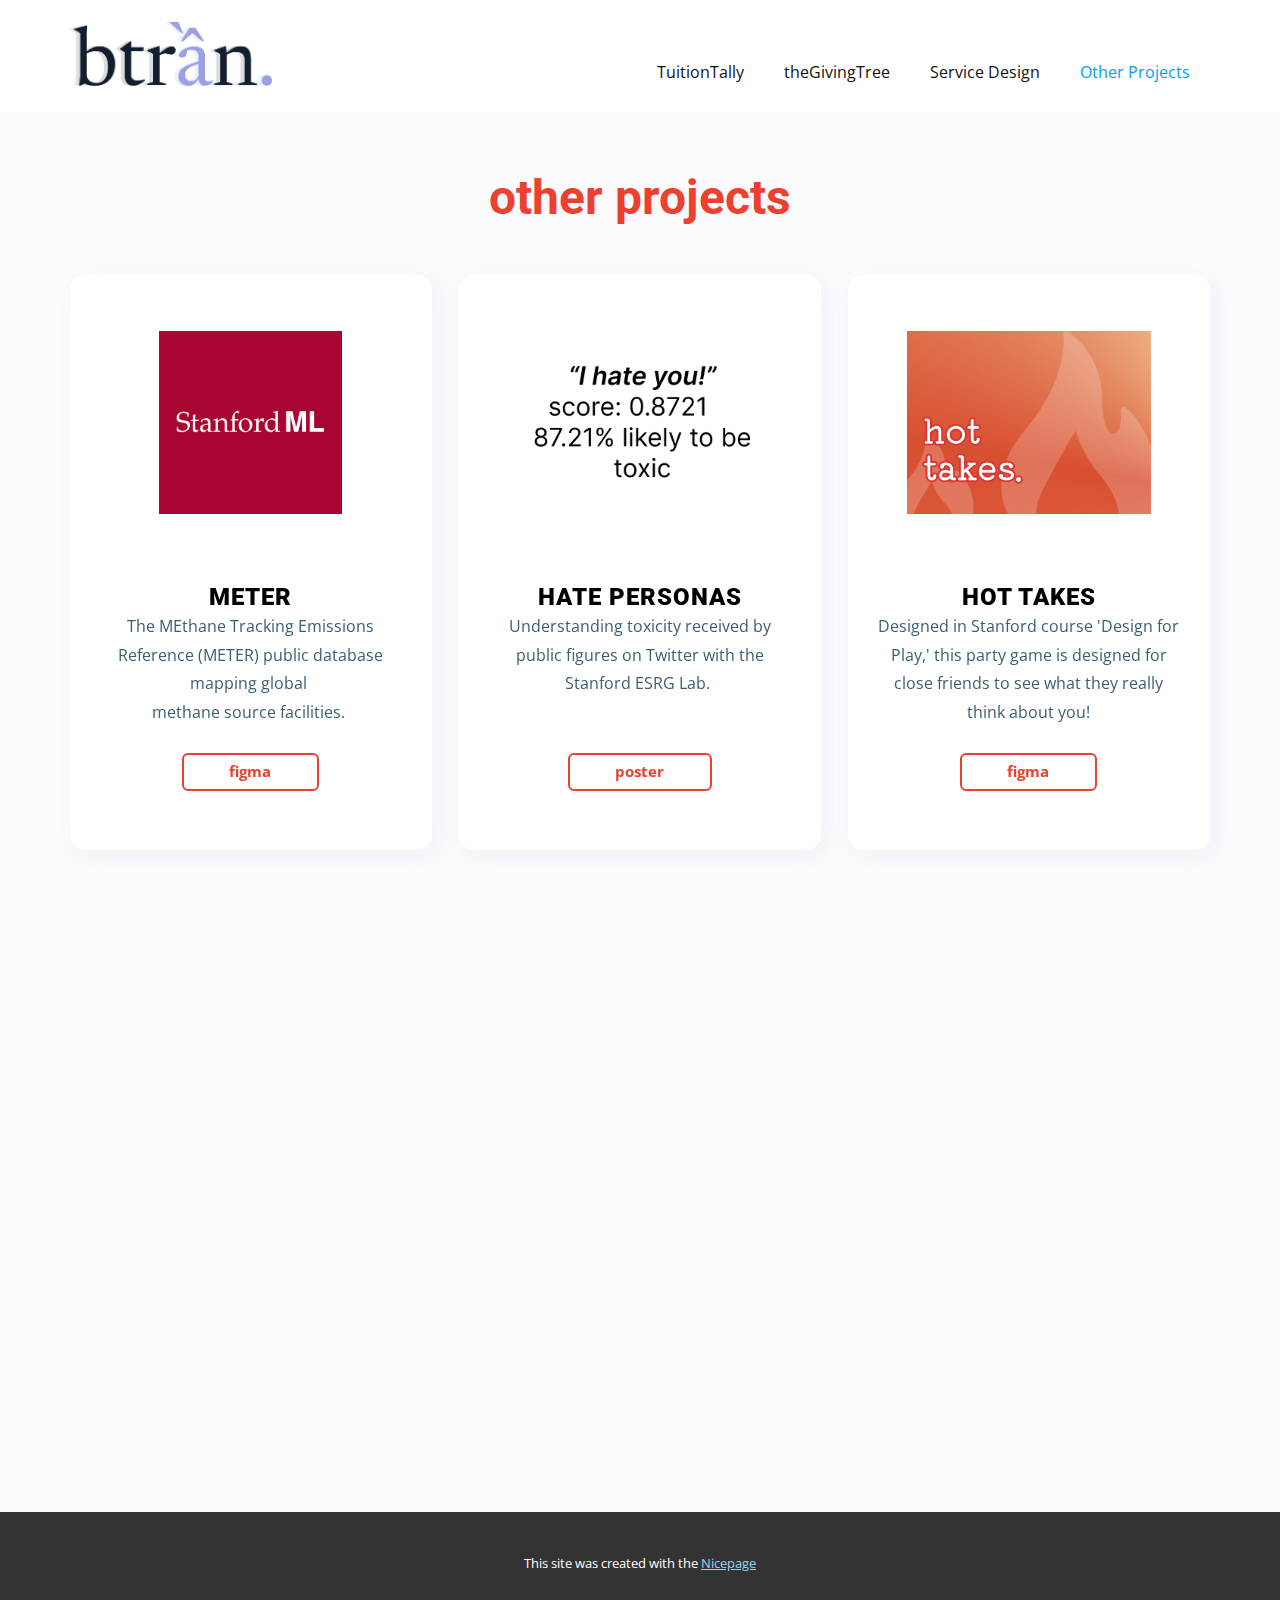
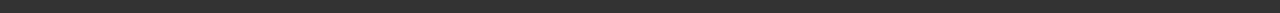
==== Other-Projects.html @ 9c69210c "add files from nicepage via upload" ====
<!DOCTYPE html>
<html style="font-size: 16px;" lang="en"><head>
    <meta name="viewport" content="width=device-width, initial-scale=1.0">
    <meta charset="utf-8">
    <meta name="keywords" content="About Studio, ​Premium Services, ​Growth, Marketing&amp;amp; Sales Insights, Why Us, ​If you need a website you are in the right place, About Our Studio, ​We turn your design into a live Nicepage project.">
    <meta name="description" content="">
    <title>Other Projects</title>
    <link rel="stylesheet" href="nicepage.css" media="screen">
<link rel="stylesheet" href="Other-Projects.css" media="screen">
    <script class="u-script" type="text/javascript" src="jquery.js" defer=""></script>
    <script class="u-script" type="text/javascript" src="nicepage.js" defer=""></script>
    <meta name="generator" content="Nicepage 7.2.3, nicepage.com">
    
    
    
    
    <link id="u-theme-google-font" rel="stylesheet" href="https://fonts.googleapis.com/css?family=Roboto:100,100i,300,300i,400,400i,500,500i,700,700i,900,900i|Open+Sans:300,300i,400,400i,500,500i,600,600i,700,700i,800,800i">
    <script type="application/ld+json">{
		"@context": "http://schema.org",
		"@type": "Organization",
		"name": "uxr portfolio",
		"logo": "images/personal-logo.png"
}</script>
    <meta name="theme-color" content="#029fe7">
    <meta property="og:title" content="Other Projects">
    <meta property="og:description" content="">
    <meta property="og:type" content="website">
  <meta data-intl-tel-input-cdn-path="intlTelInput/"></head>
  <body data-path-to-root="./" data-include-products="false" class="u-body u-xl-mode" data-lang="en"><header class="u-clearfix u-header u-header" id="sec-ae38"><div class="u-clearfix u-sheet u-sheet-1">
        <a href="./" data-page-id="286465066" class="u-image u-logo u-image-1" data-image-width="854" data-image-height="270" title="Home">
          <img src="images/personal-logo.png" class="u-logo-image u-logo-image-1">
        </a>
        <nav class="u-menu u-menu-one-level u-offcanvas u-menu-1">
          <div class="menu-collapse" style="font-size: 1rem; letter-spacing: 0px;">
            <a class="u-button-style u-custom-left-right-menu-spacing u-custom-padding-bottom u-custom-top-bottom-menu-spacing u-hamburger-link u-nav-link u-text-active-palette-1-base u-text-hover-palette-2-base" href="#">
              <svg class="u-svg-link" viewBox="0 0 24 24"><use xlink:href="#menu-hamburger"></use></svg>
              <svg class="u-svg-content" version="1.1" id="menu-hamburger" viewBox="0 0 16 16" x="0px" y="0px" xmlns:xlink="http://www.w3.org/1999/xlink" xmlns="http://www.w3.org/2000/svg"><g><rect y="1" width="16" height="2"></rect><rect y="7" width="16" height="2"></rect><rect y="13" width="16" height="2"></rect>
</g></svg>
            </a>
          </div>
          <div class="u-custom-menu u-nav-container">
            <ul class="u-nav u-unstyled u-nav-1"><li class="u-nav-item"><a class="u-button-style u-nav-link u-text-active-palette-1-base u-text-hover-palette-2-base" href="TuitionTally.html" style="padding: 10px 20px;">TuitionTally</a>
</li><li class="u-nav-item"><a class="u-button-style u-nav-link u-text-active-palette-1-base u-text-hover-palette-2-base" href="theGivingTree.html" style="padding: 10px 20px;">theGivingTree</a>
</li><li class="u-nav-item"><a class="u-button-style u-nav-link u-text-active-palette-1-base u-text-hover-palette-2-base" href="Service-Design.html" style="padding: 10px 20px;">Service Design</a>
</li><li class="u-nav-item"><a class="u-button-style u-nav-link u-text-active-palette-1-base u-text-hover-palette-2-base" href="Other-Projects.html" style="padding: 10px 20px;">Other Projects</a>
</li></ul>
          </div>
          <div class="u-custom-menu u-nav-container-collapse">
            <div class="u-black u-container-style u-inner-container-layout u-opacity u-opacity-95 u-sidenav">
              <div class="u-inner-container-layout u-sidenav-overflow">
                <div class="u-menu-close"></div>
                <ul class="u-align-center u-nav u-popupmenu-items u-unstyled u-nav-2"><li class="u-nav-item"><a class="u-button-style u-nav-link" href="TuitionTally.html">TuitionTally</a>
</li><li class="u-nav-item"><a class="u-button-style u-nav-link" href="theGivingTree.html">theGivingTree</a>
</li><li class="u-nav-item"><a class="u-button-style u-nav-link" href="Service-Design.html">Service Design</a>
</li><li class="u-nav-item"><a class="u-button-style u-nav-link" href="Other-Projects.html">Other Projects</a>
</li></ul>
              </div>
            </div>
            <div class="u-black u-menu-overlay u-opacity u-opacity-70"></div>
          </div>
        </nav>
      </div></header> 
    <section class="u-align-center u-clearfix u-container-align-center u-custom-color-4 u-section-1" id="sec-0b7b">
      <div class="u-clearfix u-sheet u-sheet-1">
        <h2 class="u-text u-text-custom-color-3 u-text-default u-text-1">other projects </h2>
        <div class="u-expanded-width u-list u-list-1">
          <div class="u-repeater u-repeater-1">
            <div class="u-align-center u-container-align-center u-container-style u-list-item u-radius u-repeater-item u-shape-round u-white u-list-item-1" data-animation-name="customAnimationIn" data-animation-duration="1000" data-animation-delay="500">
              <div class="u-container-layout u-similar-container u-container-layout-1">
                <img class="custom-expanded u-image u-image-contain u-image-1" src="images/19228750.png" data-image-width="260" data-image-height="260">
                <h4 class="u-align-center u-text u-text-black u-text-default u-text-2">METER </h4>
                <p class="u-align-center u-text u-text-palette-1-dark-2 u-text-3">The MEthane Tracking Emissions Reference ​(METER) public database mapping global&nbsp;<br>methane source facilities.&nbsp;<br>
                </p>
                <a href="https://www.figma.com/design/lxVMSdAUa4V3ICulNQhbk2/METER?node-id=0-1&amp;p=f&amp;t=JzEdyOkdiUiFUCba-0" class="u-align-center u-border-2 u-border-custom-color-3 u-btn u-btn-round u-button-style u-hover-custom-color-3 u-none u-radius-6 u-text-hover-white u-btn-1" target="_blank">figma </a>
              </div>
            </div>
            <div class="u-align-center u-container-align-center u-container-style u-list-item u-radius u-repeater-item u-shape-round u-white u-list-item-2" data-animation-name="customAnimationIn" data-animation-duration="1000" data-animation-delay="500">
              <div class="u-container-layout u-similar-container u-container-layout-2">
                <img class="custom-expanded u-image u-image-contain u-image-2" src="images/Screenshot2025-01-20at12.06.12PM.png" data-image-width="350" data-image-height="202">
                <h4 class="u-align-center u-text u-text-black u-text-default u-text-4">HATE PERSONAS </h4>
                <p class="u-align-center u-text u-text-palette-1-dark-2 u-text-5">Understanding toxicity received by public figures on Twitter with the Stanford ESRG Lab.&nbsp;<br>
                  <br>
                </p>
                <a href="https://www.figma.com/design/Syd7a3zAaD1oWb2MjBiPSe/Tran_CURIS_Poster?node-id=0-1&amp;p=f&amp;t=Pc4qTdYctJtBVPV3-0" class="u-align-center u-border-2 u-border-custom-color-3 u-btn u-btn-round u-button-style u-hover-custom-color-3 u-none u-radius-6 u-text-hover-white u-btn-2" target="_blank">poster </a>
              </div>
            </div>
            <div class="u-align-center u-container-align-center u-container-style u-list-item u-radius u-repeater-item u-shape-round u-white u-list-item-3" data-animation-name="customAnimationIn" data-animation-duration="1000" data-animation-delay="500">
              <div class="u-container-layout u-similar-container u-container-layout-3">
                <img class="custom-expanded u-image u-image-contain u-image-3" src="images/BoxFront.png" data-image-width="400" data-image-height="300">
                <h4 class="u-align-center u-text u-text-black u-text-default u-text-6">HOT TAKES</h4>
                <p class="u-align-center u-text u-text-palette-1-dark-2 u-text-7">Designed in Stanford course 'Design for Play,' this party game is designed for close friends to see what they really think about you! </p>
                <a href="https://www.figma.com/design/gfb1gmsERmQm3nu4SzPKHm/P1?node-id=97-2785&amp;t=BOqTLEDq4mrIjcF5-0" class="u-align-center u-border-2 u-border-custom-color-3 u-btn u-btn-round u-button-style u-hover-custom-color-3 u-none u-radius-6 u-text-hover-white u-btn-3" target="_blank">figma </a>
              </div>
            </div>
            <div class="u-align-center u-container-align-center u-container-style u-list-item u-radius u-repeater-item u-shape-round u-white u-list-item-4" data-animation-name="customAnimationIn" data-animation-duration="1000" data-animation-delay="750">
              <div class="u-container-layout u-similar-container u-container-layout-4">
                <img class="custom-expanded u-image u-image-contain u-image-4" src="images/iPhone14-11.png" data-image-width="361" data-image-height="243">
                <h4 class="u-align-center u-text u-text-black u-text-default u-text-8">Splitit</h4>
                <p class="u-align-center u-text u-text-palette-1-dark-2 u-text-9">A senior capstone project, Splitit is designed to easily divide transactions amongst your friends with just a simple picture of your receipt!&nbsp;</p>
                <a href="https://www.figma.com/design/MLTzRlotG1jwP60ZJSSKCq/SplitIt?node-id=345-1001&amp;t=TK5r4poeqyOXApX4-1" class="u-align-center u-border-2 u-border-custom-color-3 u-btn u-btn-round u-button-style u-hover-custom-color-3 u-none u-radius-6 u-text-hover-white u-btn-4" target="_blank">figma </a>
              </div>
            </div>
            <div class="u-align-center u-container-align-center u-container-style u-list-item u-radius u-repeater-item u-shape-round u-white u-list-item-5" data-animation-name="customAnimationIn" data-animation-duration="1000" data-animation-delay="750">
              <div class="u-container-layout u-similar-container u-container-layout-5">
                <img class="custom-expanded u-image u-image-contain u-image-5" src="images/763789.png" data-image-width="128" data-image-height="128">
                <h4 class="u-align-center u-text u-text-black u-text-default u-text-10">Resume</h4>
                <p class="u-align-center u-text u-text-palette-1-dark-2 u-text-11">A little bit more about other things I've been up to! <br>
                  <br>
                  <br>
                </p>
                <a href="https://drive.google.com/file/d/1WGz2BNwReXfdyi5knH4WSBiFOpsQR2c7/view?usp=drive_link" class="u-align-center u-border-2 u-border-custom-color-3 u-btn u-btn-round u-button-style u-hover-custom-color-3 u-none u-radius-6 u-text-hover-white u-btn-5" target="_blank">pdf </a>
              </div>
            </div>
            <div class="u-align-center u-container-align-center u-container-style u-list-item u-radius u-repeater-item u-shape-round u-white u-list-item-6" data-animation-name="customAnimationIn" data-animation-duration="1000" data-animation-delay="750">
              <div class="u-container-layout u-similar-container u-container-layout-6">
                <img class="custom-expanded u-image u-image-contain u-image-6" src="images/4767064.png" data-image-width="128" data-image-height="128">
                <h4 class="u-align-center u-text u-text-black u-text-default u-text-12">In Progress.. </h4>
                <p class="u-align-center u-text u-text-palette-1-dark-2 u-text-13">Accessibility related project <br>
                  <br>
                  <br>
                  <br>
                </p>
                <a href="#" class="u-align-center u-border-2 u-border-custom-color-3 u-btn u-btn-round u-button-style u-hover-custom-color-3 u-none u-radius-6 u-text-hover-white u-btn-6" target="_blank">standby! </a>
              </div>
            </div>
          </div>
        </div>
      </div>
    </section>
    
    
    
    
    
    <section class="u-backlink u-clearfix u-grey-80">
      <p class="u-text">
        <span>This site was created with the </span>
        <a class="u-link" href="https://nicepage.com/" target="_blank" rel="nofollow">
          <span>Nicepage</span>
        </a>
      </p>
    </section>
  
</body></html>
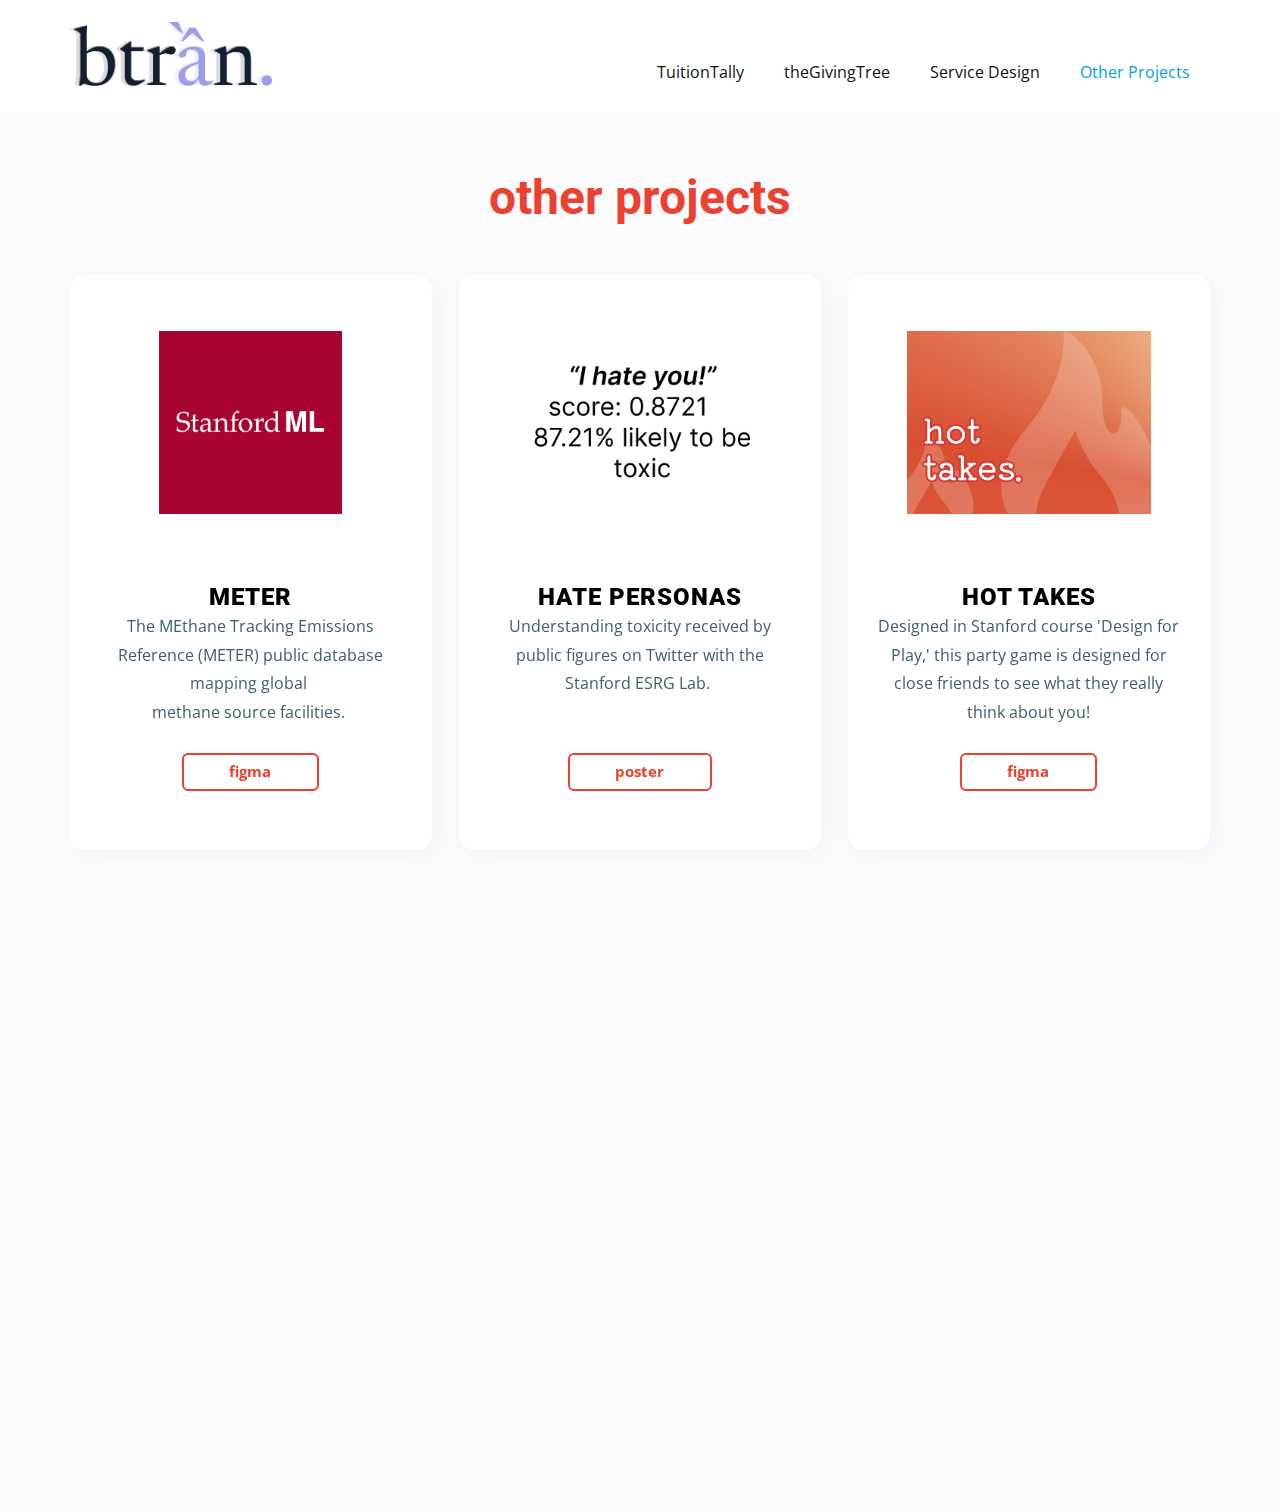
==== commit a7c6b698: "remove footer" ====
--- a/Other-Projects.html
+++ b/Other-Projects.html
@@ -131,7 +131,7 @@
     
     
     
-    
+<!--     
     <section class="u-backlink u-clearfix u-grey-80">
       <p class="u-text">
         <span>This site was created with the </span>
@@ -139,6 +139,6 @@
           <span>Nicepage</span>
         </a>
       </p>
-    </section>
+    </section> -->
   
 </body></html>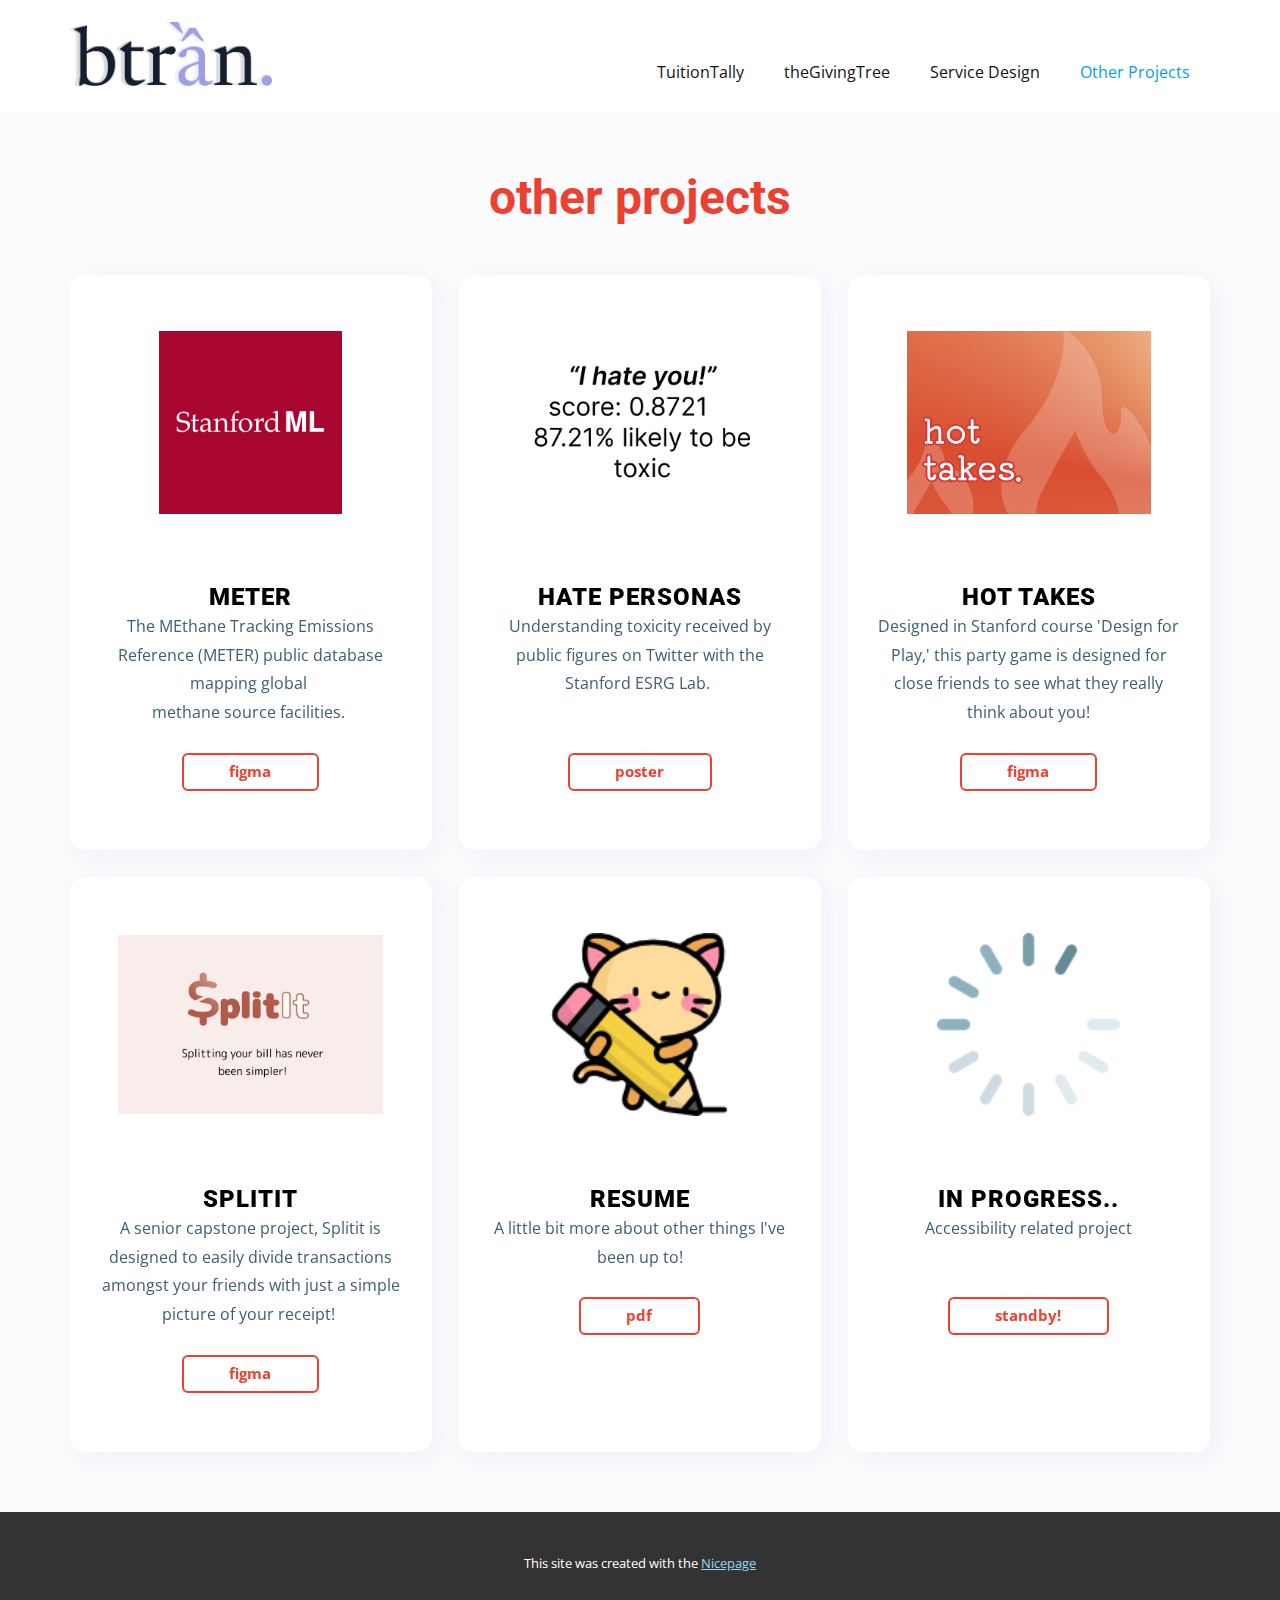
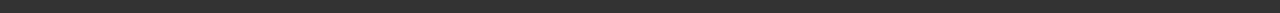
==== commit c3d09af2: "styling for different devices" ====
--- a/Other-Projects.html
+++ b/Other-Projects.html
@@ -9,7 +9,7 @@
 <link rel="stylesheet" href="Other-Projects.css" media="screen">
     <script class="u-script" type="text/javascript" src="jquery.js" defer=""></script>
     <script class="u-script" type="text/javascript" src="nicepage.js" defer=""></script>
-    <meta name="generator" content="Nicepage 7.2.3, nicepage.com">
+    <meta name="generator" content="Nicepage 7.3.1, nicepage.com">
     
     
     
@@ -65,7 +65,7 @@
         <h2 class="u-text u-text-custom-color-3 u-text-default u-text-1">other projects </h2>
         <div class="u-expanded-width u-list u-list-1">
           <div class="u-repeater u-repeater-1">
-            <div class="u-align-center u-container-align-center u-container-style u-list-item u-radius u-repeater-item u-shape-round u-white u-list-item-1" data-animation-name="customAnimationIn" data-animation-duration="1000" data-animation-delay="500">
+            <div class="u-align-center u-container-align-center-lg u-container-align-center-md u-container-align-center-sm u-container-align-center-xl u-container-style u-list-item u-radius u-repeater-item u-shape-round u-white u-list-item-1" data-animation-name="customAnimationIn" data-animation-duration="1000" data-animation-delay="500">
               <div class="u-container-layout u-similar-container u-container-layout-1">
                 <img class="custom-expanded u-image u-image-contain u-image-1" src="images/19228750.png" data-image-width="260" data-image-height="260">
                 <h4 class="u-align-center u-text u-text-black u-text-default u-text-2">METER </h4>
@@ -74,7 +74,7 @@
                 <a href="https://www.figma.com/design/lxVMSdAUa4V3ICulNQhbk2/METER?node-id=0-1&amp;p=f&amp;t=JzEdyOkdiUiFUCba-0" class="u-align-center u-border-2 u-border-custom-color-3 u-btn u-btn-round u-button-style u-hover-custom-color-3 u-none u-radius-6 u-text-hover-white u-btn-1" target="_blank">figma </a>
               </div>
             </div>
-            <div class="u-align-center u-container-align-center u-container-style u-list-item u-radius u-repeater-item u-shape-round u-white u-list-item-2" data-animation-name="customAnimationIn" data-animation-duration="1000" data-animation-delay="500">
+            <div class="u-align-center u-container-align-center-lg u-container-align-center-md u-container-align-center-sm u-container-align-center-xl u-container-style u-list-item u-radius u-repeater-item u-shape-round u-white u-list-item-2" data-animation-name="customAnimationIn" data-animation-duration="1000" data-animation-delay="500">
               <div class="u-container-layout u-similar-container u-container-layout-2">
                 <img class="custom-expanded u-image u-image-contain u-image-2" src="images/Screenshot2025-01-20at12.06.12PM.png" data-image-width="350" data-image-height="202">
                 <h4 class="u-align-center u-text u-text-black u-text-default u-text-4">HATE PERSONAS </h4>
@@ -84,15 +84,16 @@
                 <a href="https://www.figma.com/design/Syd7a3zAaD1oWb2MjBiPSe/Tran_CURIS_Poster?node-id=0-1&amp;p=f&amp;t=Pc4qTdYctJtBVPV3-0" class="u-align-center u-border-2 u-border-custom-color-3 u-btn u-btn-round u-button-style u-hover-custom-color-3 u-none u-radius-6 u-text-hover-white u-btn-2" target="_blank">poster </a>
               </div>
             </div>
-            <div class="u-align-center u-container-align-center u-container-style u-list-item u-radius u-repeater-item u-shape-round u-white u-list-item-3" data-animation-name="customAnimationIn" data-animation-duration="1000" data-animation-delay="500">
+            <div class="u-align-center u-container-align-center-lg u-container-align-center-md u-container-align-center-sm u-container-align-center-xl u-container-style u-list-item u-radius u-repeater-item u-shape-round u-white u-list-item-3" data-animation-name="customAnimationIn" data-animation-duration="1000" data-animation-delay="500">
               <div class="u-container-layout u-similar-container u-container-layout-3">
                 <img class="custom-expanded u-image u-image-contain u-image-3" src="images/BoxFront.png" data-image-width="400" data-image-height="300">
                 <h4 class="u-align-center u-text u-text-black u-text-default u-text-6">HOT TAKES</h4>
-                <p class="u-align-center u-text u-text-palette-1-dark-2 u-text-7">Designed in Stanford course 'Design for Play,' this party game is designed for close friends to see what they really think about you! </p>
+                <p class="u-align-center u-text u-text-palette-1-dark-2 u-text-7">Designed in Stanford course 'Design for Play,' this party game is designed for close friends to see what they really think about you! <br>
+                </p>
                 <a href="https://www.figma.com/design/gfb1gmsERmQm3nu4SzPKHm/P1?node-id=97-2785&amp;t=BOqTLEDq4mrIjcF5-0" class="u-align-center u-border-2 u-border-custom-color-3 u-btn u-btn-round u-button-style u-hover-custom-color-3 u-none u-radius-6 u-text-hover-white u-btn-3" target="_blank">figma </a>
               </div>
             </div>
-            <div class="u-align-center u-container-align-center u-container-style u-list-item u-radius u-repeater-item u-shape-round u-white u-list-item-4" data-animation-name="customAnimationIn" data-animation-duration="1000" data-animation-delay="750">
+            <div class="u-align-center u-container-align-center-lg u-container-align-center-md u-container-align-center-sm u-container-align-center-xl u-container-style u-list-item u-radius u-repeater-item u-shape-round u-white u-list-item-4" data-animation-name="customAnimationIn" data-animation-duration="1000" data-animation-delay="750">
               <div class="u-container-layout u-similar-container u-container-layout-4">
                 <img class="custom-expanded u-image u-image-contain u-image-4" src="images/iPhone14-11.png" data-image-width="361" data-image-height="243">
                 <h4 class="u-align-center u-text u-text-black u-text-default u-text-8">Splitit</h4>
@@ -100,24 +101,20 @@
                 <a href="https://www.figma.com/design/MLTzRlotG1jwP60ZJSSKCq/SplitIt?node-id=345-1001&amp;t=TK5r4poeqyOXApX4-1" class="u-align-center u-border-2 u-border-custom-color-3 u-btn u-btn-round u-button-style u-hover-custom-color-3 u-none u-radius-6 u-text-hover-white u-btn-4" target="_blank">figma </a>
               </div>
             </div>
-            <div class="u-align-center u-container-align-center u-container-style u-list-item u-radius u-repeater-item u-shape-round u-white u-list-item-5" data-animation-name="customAnimationIn" data-animation-duration="1000" data-animation-delay="750">
+            <div class="u-align-center u-container-align-center-lg u-container-align-center-md u-container-align-center-sm u-container-align-center-xl u-container-style u-list-item u-radius u-repeater-item u-shape-round u-white u-list-item-5" data-animation-name="customAnimationIn" data-animation-duration="1000" data-animation-delay="750">
               <div class="u-container-layout u-similar-container u-container-layout-5">
                 <img class="custom-expanded u-image u-image-contain u-image-5" src="images/763789.png" data-image-width="128" data-image-height="128">
                 <h4 class="u-align-center u-text u-text-black u-text-default u-text-10">Resume</h4>
                 <p class="u-align-center u-text u-text-palette-1-dark-2 u-text-11">A little bit more about other things I've been up to! <br>
-                  <br>
-                  <br>
                 </p>
                 <a href="https://drive.google.com/file/d/1WGz2BNwReXfdyi5knH4WSBiFOpsQR2c7/view?usp=drive_link" class="u-align-center u-border-2 u-border-custom-color-3 u-btn u-btn-round u-button-style u-hover-custom-color-3 u-none u-radius-6 u-text-hover-white u-btn-5" target="_blank">pdf </a>
               </div>
             </div>
-            <div class="u-align-center u-container-align-center u-container-style u-list-item u-radius u-repeater-item u-shape-round u-white u-list-item-6" data-animation-name="customAnimationIn" data-animation-duration="1000" data-animation-delay="750">
+            <div class="u-align-center u-container-align-center-lg u-container-align-center-md u-container-align-center-sm u-container-align-center-xl u-container-style u-list-item u-radius u-repeater-item u-shape-round u-white u-list-item-6" data-animation-name="customAnimationIn" data-animation-duration="1000" data-animation-delay="750">
               <div class="u-container-layout u-similar-container u-container-layout-6">
                 <img class="custom-expanded u-image u-image-contain u-image-6" src="images/4767064.png" data-image-width="128" data-image-height="128">
                 <h4 class="u-align-center u-text u-text-black u-text-default u-text-12">In Progress.. </h4>
                 <p class="u-align-center u-text u-text-palette-1-dark-2 u-text-13">Accessibility related project <br>
-                  <br>
-                  <br>
                   <br>
                 </p>
                 <a href="#" class="u-align-center u-border-2 u-border-custom-color-3 u-btn u-btn-round u-button-style u-hover-custom-color-3 u-none u-radius-6 u-text-hover-white u-btn-6" target="_blank">standby! </a>
@@ -131,7 +128,7 @@
     
     
     
-<!--     
+    
     <section class="u-backlink u-clearfix u-grey-80">
       <p class="u-text">
         <span>This site was created with the </span>
@@ -139,6 +136,6 @@
           <span>Nicepage</span>
         </a>
       </p>
-    </section> -->
+    </section>
   
 </body></html>--- a/nicepage.css
+++ b/nicepage.css
@@ -15365,6 +15365,13 @@
 .u-post-details .u-blog-post {
   display: flex;
   flex: 1;
+}
+.u-post-category {
+  width: -webkit-max-content;
+  width: max-content;
+}
+.u-post-category a {
+  display: inline-block;
 }
 .u-metadata {
   display: table;
@@ -45210,7 +45217,17 @@
 
 
 
+@media (max-width: 575px) {
+  .u-header .u-image-1 {
+    width: 120px;
+    height: 38px;
+    margin-top: 48px;
+  }
 
+  .u-header .u-menu-1 {
+    margin-bottom: 26px;
+  }
+}
  .u-footer {
   background-image: none;
 }
--- a/Other-Projects.css
+++ b/Other-Projects.css
@@ -402,61 +402,204 @@
 }
 
 @media (max-width: 575px) {
+  .u-section-1 .u-sheet-1 {
+    min-height: 1249px;
+  }
+
   .u-section-1 .u-text-1 {
     font-size: 2.25rem;
   }
 
+  .u-section-1 .u-repeater-1 {
+    grid-template-columns: repeat(2, calc(50% - 4.5px));
+    min-height: 1028px;
+    grid-auto-columns: calc(50% - 4.5px);
+    grid-gap: 9px;
+  }
+
   .u-section-1 .u-container-layout-1 {
-    padding-left: 10px;
-    padding-right: 10px;
+    padding: 30px 5px 28px;
   }
 
   .u-section-1 .u-image-1 {
-    height: 208px;
+    height: 89px;
+    width: 151px;
+    margin-top: 8px;
+    margin-left: 6px;
+    margin-right: 6px;
+  }
+
+  .u-section-1 .u-text-2 {
+    font-size: 0.875rem;
+    width: auto;
+    margin-top: 27px;
+  }
+
+  .u-section-1 .u-text-3 {
+    font-size: 0.625rem;
+    width: auto;
+    margin-left: 6px;
+    margin-right: 6px;
+  }
+
+  .u-section-1 .u-btn-1 {
+    font-size: 0.75rem;
+    padding-right: 13px;
+    padding-left: 11px;
   }
 
   .u-section-1 .u-container-layout-2 {
-    padding-left: 10px;
-    padding-right: 10px;
+    padding: 30px 5px 28px;
   }
 
   .u-section-1 .u-image-2 {
-    height: 208px;
+    height: 89px;
+    width: 151px;
+    margin-top: 8px;
+    margin-left: 6px;
+    margin-right: 6px;
+  }
+
+  .u-section-1 .u-text-4 {
+    font-size: 0.875rem;
+    width: auto;
+    margin-top: 27px;
+  }
+
+  .u-section-1 .u-text-5 {
+    font-size: 0.625rem;
+    width: auto;
+    margin-left: 6px;
+    margin-right: 6px;
+  }
+
+  .u-section-1 .u-btn-2 {
+    font-size: 0.75rem;
+    padding-right: 13px;
+    padding-left: 11px;
   }
 
   .u-section-1 .u-container-layout-3 {
-    padding-left: 10px;
-    padding-right: 10px;
+    padding: 30px 5px 28px;
   }
 
   .u-section-1 .u-image-3 {
-    height: 208px;
+    height: 89px;
+    width: 151px;
+    margin-top: 8px;
+    margin-left: 6px;
+    margin-right: 6px;
+  }
+
+  .u-section-1 .u-text-6 {
+    font-size: 0.875rem;
+    width: auto;
+    margin-top: 27px;
+  }
+
+  .u-section-1 .u-text-7 {
+    font-size: 0.625rem;
+    width: auto;
+    margin-left: 6px;
+    margin-right: 6px;
+  }
+
+  .u-section-1 .u-btn-3 {
+    font-size: 0.75rem;
+    padding-right: 13px;
+    padding-left: 11px;
   }
 
   .u-section-1 .u-container-layout-4 {
-    padding-left: 10px;
-    padding-right: 10px;
+    padding: 30px 5px 28px;
   }
 
   .u-section-1 .u-image-4 {
-    height: 208px;
+    height: 89px;
+    width: 151px;
+    margin-top: 8px;
+    margin-left: 6px;
+    margin-right: 6px;
+  }
+
+  .u-section-1 .u-text-8 {
+    font-size: 0.875rem;
+    width: auto;
+    margin-top: 27px;
+  }
+
+  .u-section-1 .u-text-9 {
+    font-size: 0.625rem;
+    width: auto;
+    margin-left: 6px;
+    margin-right: 6px;
+  }
+
+  .u-section-1 .u-btn-4 {
+    font-size: 0.75rem;
+    padding-right: 13px;
+    padding-left: 11px;
   }
 
   .u-section-1 .u-container-layout-5 {
-    padding-left: 10px;
-    padding-right: 10px;
+    padding: 30px 5px 28px;
   }
 
   .u-section-1 .u-image-5 {
-    height: 208px;
+    height: 89px;
+    width: 151px;
+    margin-top: 8px;
+    margin-left: 6px;
+    margin-right: 6px;
+  }
+
+  .u-section-1 .u-text-10 {
+    font-size: 0.875rem;
+    width: auto;
+    margin-top: 27px;
+  }
+
+  .u-section-1 .u-text-11 {
+    font-size: 0.625rem;
+    width: auto;
+    margin-left: 6px;
+    margin-right: 6px;
+  }
+
+  .u-section-1 .u-btn-5 {
+    font-size: 0.75rem;
+    padding-right: 13px;
+    padding-left: 11px;
   }
 
   .u-section-1 .u-container-layout-6 {
-    padding-left: 10px;
-    padding-right: 10px;
+    padding: 30px 5px 28px;
   }
 
   .u-section-1 .u-image-6 {
-    height: 208px;
+    height: 89px;
+    width: 151px;
+    margin-top: 8px;
+    margin-left: 6px;
+    margin-right: 6px;
+  }
+
+  .u-section-1 .u-text-12 {
+    font-size: 0.875rem;
+    width: auto;
+    margin-top: 27px;
+  }
+
+  .u-section-1 .u-text-13 {
+    font-size: 0.625rem;
+    width: auto;
+    margin-left: 6px;
+    margin-right: 6px;
+  }
+
+  .u-section-1 .u-btn-6 {
+    font-size: 0.75rem;
+    padding-right: 13px;
+    padding-left: 11px;
   }
 }